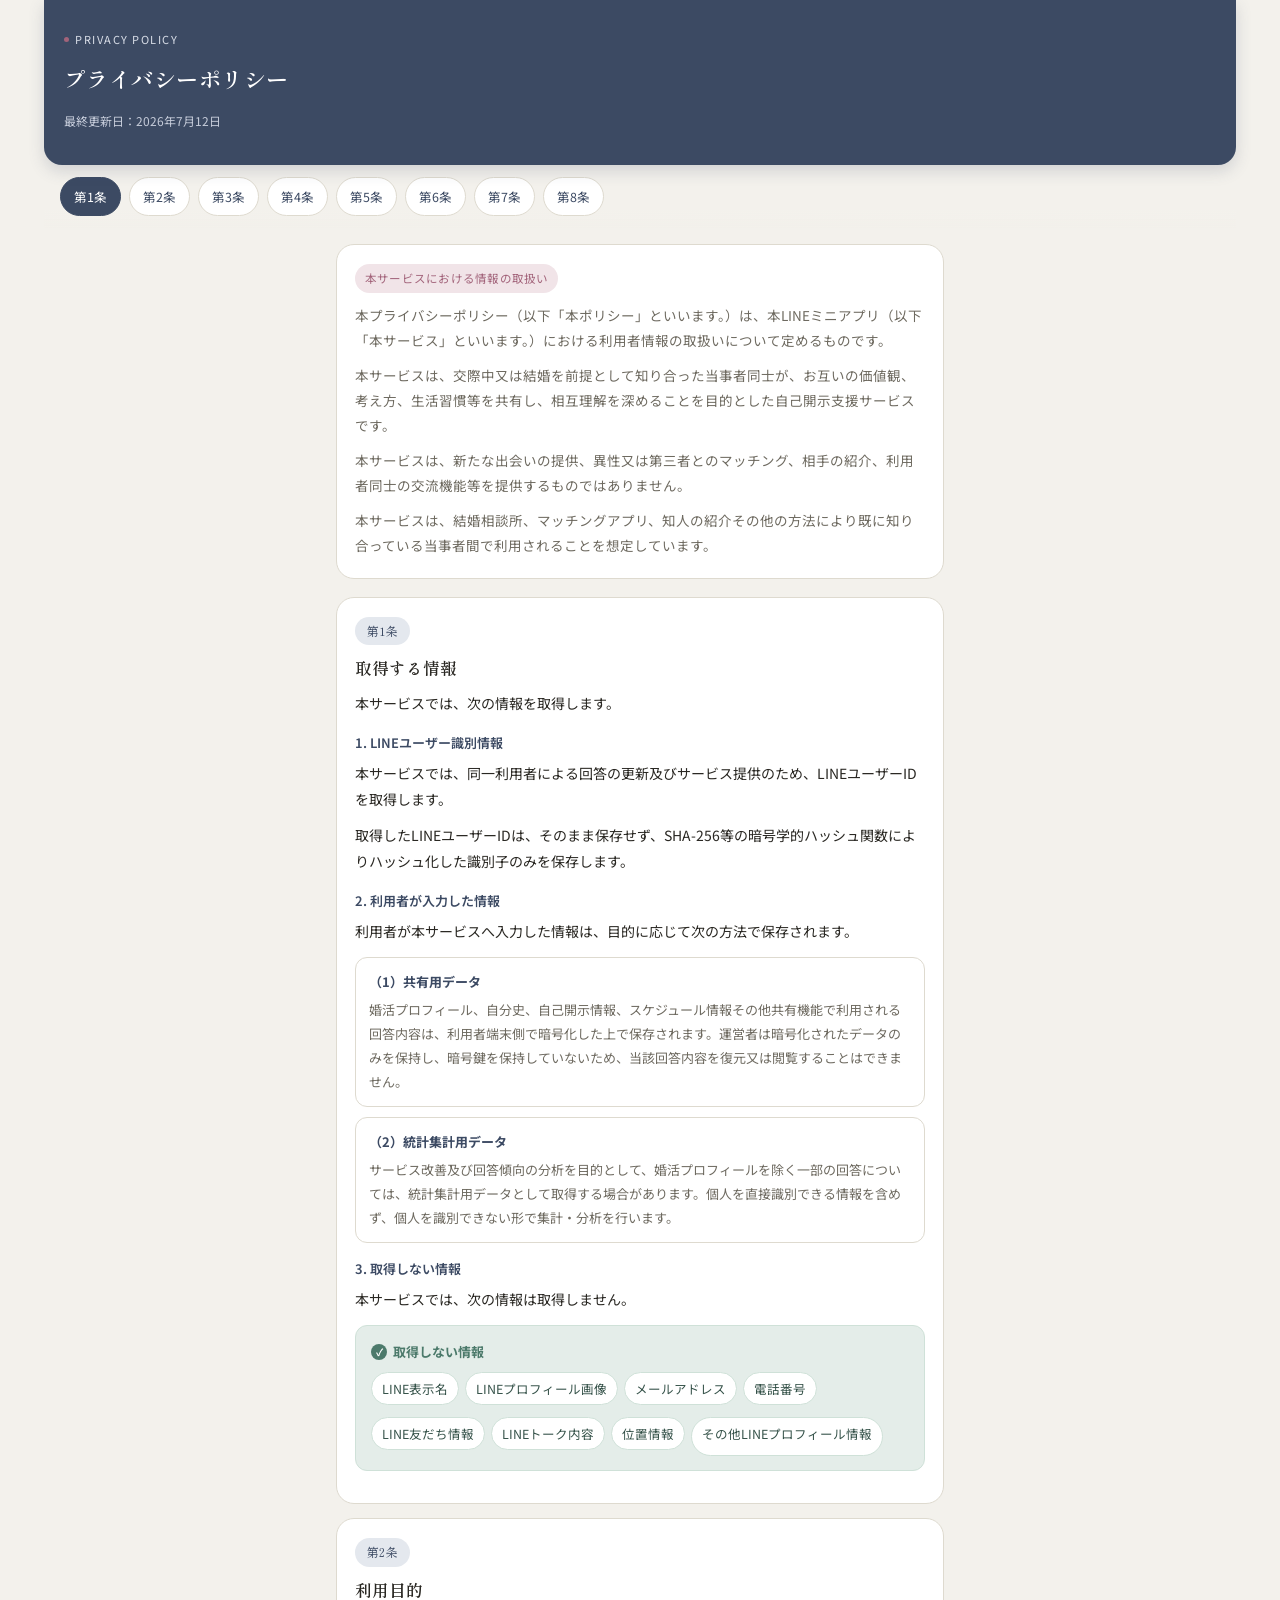
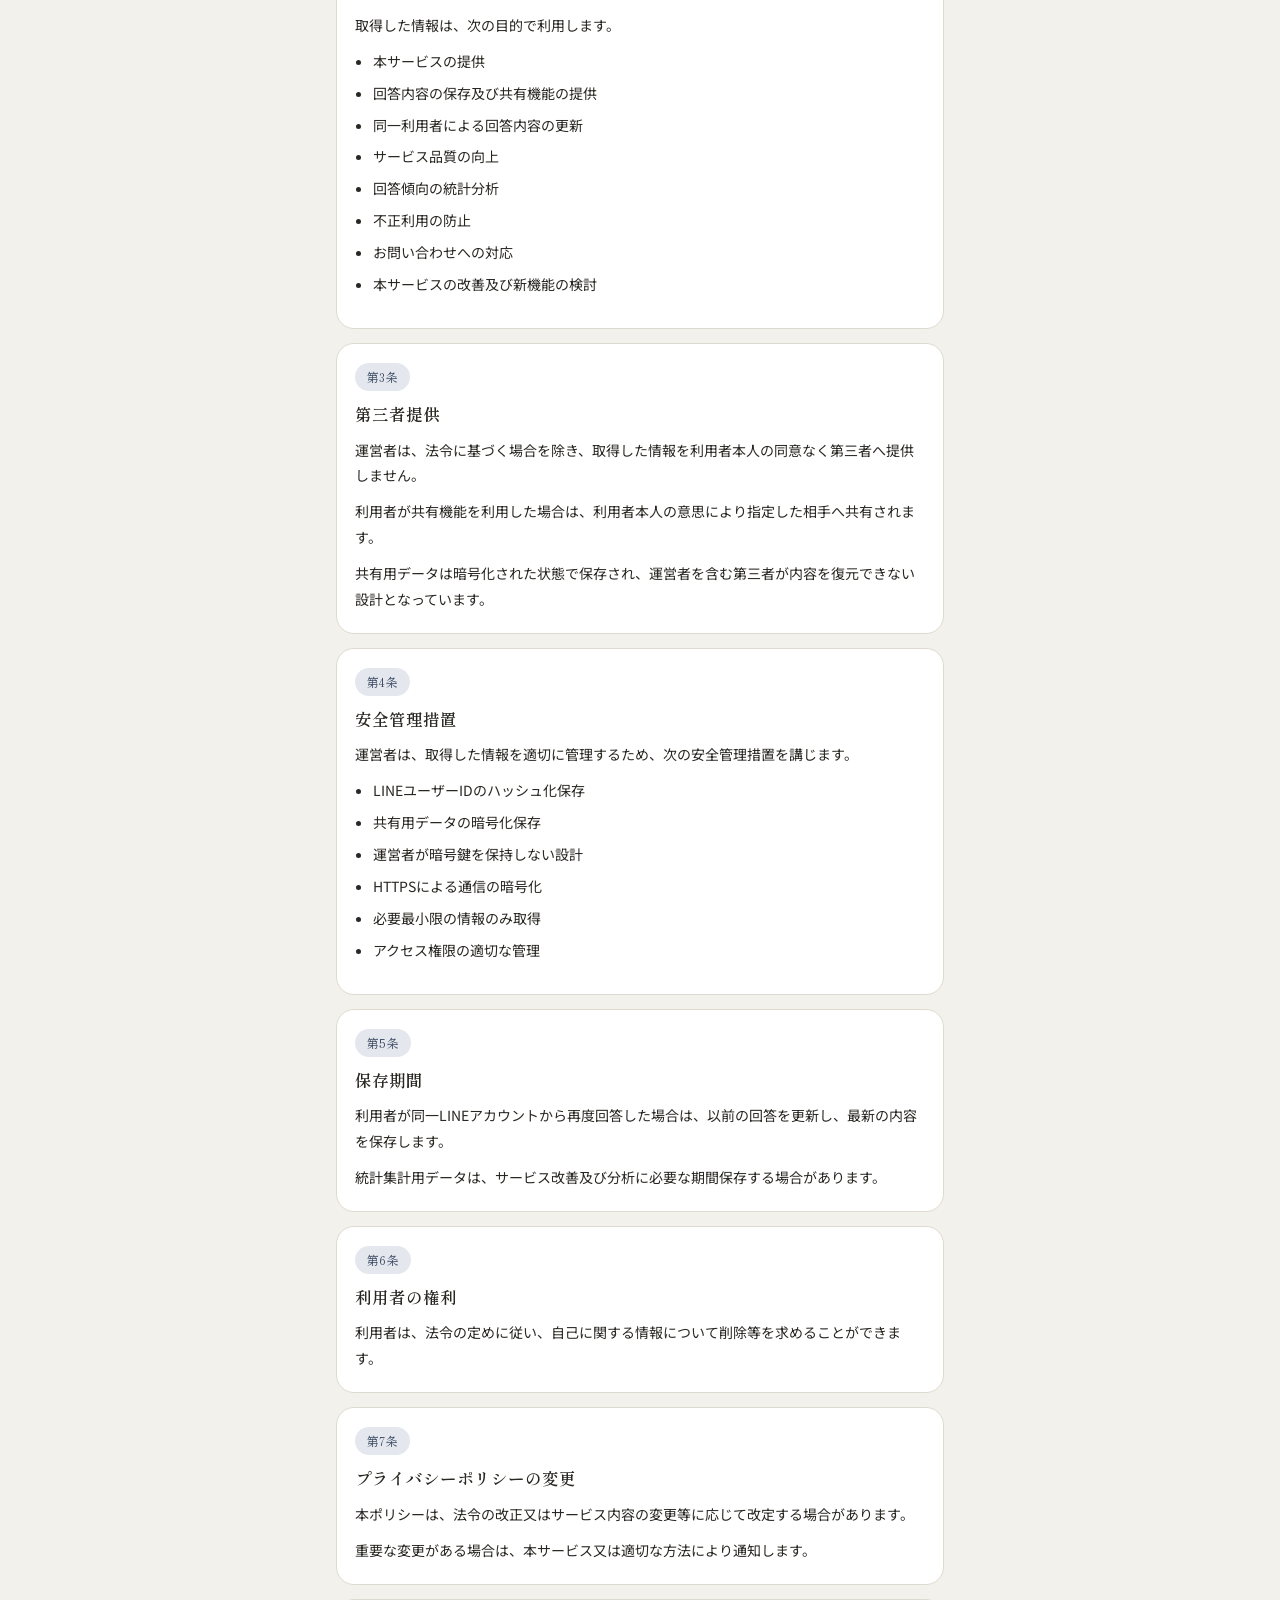
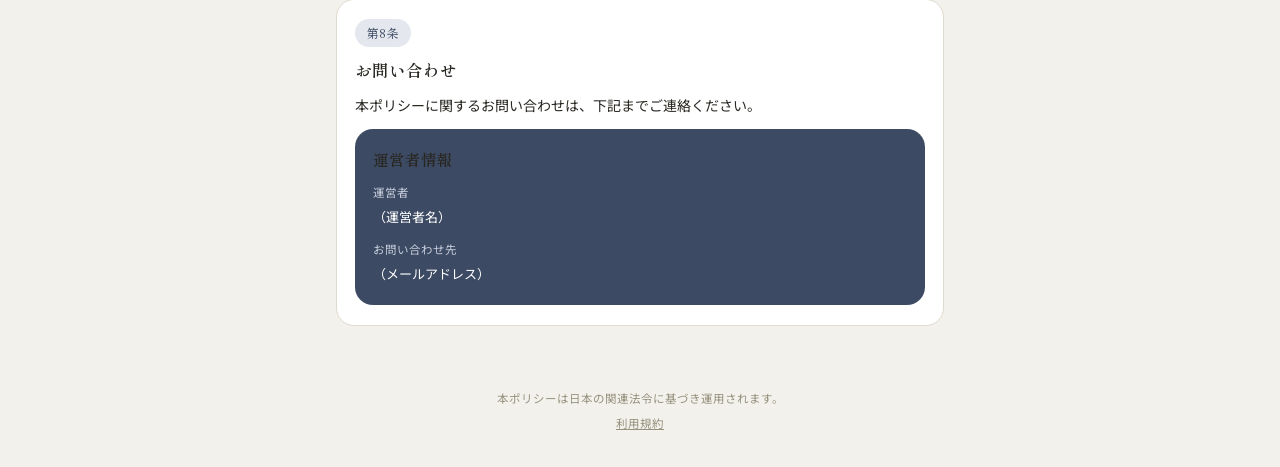
==== privacy.html @ b41b6b2f "Add files via upload" ====
<!DOCTYPE html>
<html lang="ja">
<head>
<meta charset="UTF-8">
<meta name="viewport" content="width=device-width, initial-scale=1, viewport-fit=cover">
<title>プライバシーポリシー</title>
<link rel="preconnect" href="https://fonts.googleapis.com">
<link rel="preconnect" href="https://fonts.gstatic.com" crossorigin>
<link href="https://fonts.googleapis.com/css2?family=Shippori+Mincho:wght@500;600;700&family=Noto+Sans+JP:wght@400;500;700&display=swap" rel="stylesheet">
<link rel="stylesheet" href="style.css">
</head>
<body>

<header class="app-header">
  <div class="app-header__eyebrow">Privacy Policy</div>
  <h1>プライバシーポリシー</h1>
  <p class="app-header__updated">最終更新日：2026年7月12日</p>
</header>

<nav class="toc-nav" id="tocNav" aria-label="目次">
  <a href="#c1">第1条</a>
  <a href="#c2">第2条</a>
  <a href="#c3">第3条</a>
  <a href="#c4">第4条</a>
  <a href="#c5">第5条</a>
  <a href="#c6">第6条</a>
  <a href="#c7">第7条</a>
  <a href="#c8">第8条</a>
</nav>

<main>

  <section class="lead-card">
    <span class="lead-card__service">本サービスにおける情報の取扱い</span>
    <p>本プライバシーポリシー（以下「本ポリシー」といいます。）は、本LINEミニアプリ（以下「本サービス」といいます。）における利用者情報の取扱いについて定めるものです。</p>
    <p>本サービスは、交際中又は結婚を前提として知り合った当事者同士が、お互いの価値観、考え方、生活習慣等を共有し、相互理解を深めることを目的とした自己開示支援サービスです。</p>
    <p>本サービスは、新たな出会いの提供、異性又は第三者とのマッチング、相手の紹介、利用者同士の交流機能等を提供するものではありません。</p>
    <p>本サービスは、結婚相談所、マッチングアプリ、知人の紹介その他の方法により既に知り合っている当事者間で利用されることを想定しています。</p>
  </section>

  <article class="clause" id="c1">
    <span class="clause__number">第1条</span>
    <h2>取得する情報</h2>
    <p>本サービスでは、次の情報を取得します。</p>

    <div class="clause__sub">1. LINEユーザー識別情報</div>
    <p>本サービスでは、同一利用者による回答の更新及びサービス提供のため、LINEユーザーIDを取得します。</p>
    <p>取得したLINEユーザーIDは、そのまま保存せず、SHA-256等の暗号学的ハッシュ関数によりハッシュ化した識別子のみを保存します。</p>

    <div class="clause__sub">2. 利用者が入力した情報</div>
    <p>利用者が本サービスへ入力した情報は、目的に応じて次の方法で保存されます。</p>

    <div class="data-flow">
      <div class="data-flow__item">
        <h3>（1）共有用データ</h3>
        <p>婚活プロフィール、自分史、自己開示情報、スケジュール情報その他共有機能で利用される回答内容は、利用者端末側で暗号化した上で保存されます。運営者は暗号化されたデータのみを保持し、暗号鍵を保持していないため、当該回答内容を復元又は閲覧することはできません。</p>
      </div>
      <div class="data-flow__item">
        <h3>（2）統計集計用データ</h3>
        <p>サービス改善及び回答傾向の分析を目的として、婚活プロフィールを除く一部の回答については、統計集計用データとして取得する場合があります。個人を直接識別できる情報を含めず、個人を識別できない形で集計・分析を行います。</p>
      </div>
    </div>

    <div class="clause__sub">3. 取得しない情報</div>
    <p>本サービスでは、次の情報は取得しません。</p>
    <div class="safe-box">
      <div class="safe-box__title">取得しない情報</div>
      <ul>
        <li>LINE表示名</li>
        <li>LINEプロフィール画像</li>
        <li>メールアドレス</li>
        <li>電話番号</li>
        <li>LINE友だち情報</li>
        <li>LINEトーク内容</li>
        <li>位置情報</li>
        <li>その他LINEプロフィール情報</li>
      </ul>
    </div>
  </article>

  <article class="clause" id="c2">
    <span class="clause__number">第2条</span>
    <h2>利用目的</h2>
    <p>取得した情報は、次の目的で利用します。</p>
    <ul>
      <li>本サービスの提供</li>
      <li>回答内容の保存及び共有機能の提供</li>
      <li>同一利用者による回答内容の更新</li>
      <li>サービス品質の向上</li>
      <li>回答傾向の統計分析</li>
      <li>不正利用の防止</li>
      <li>お問い合わせへの対応</li>
      <li>本サービスの改善及び新機能の検討</li>
    </ul>
  </article>

  <article class="clause" id="c3">
    <span class="clause__number">第3条</span>
    <h2>第三者提供</h2>
    <p>運営者は、法令に基づく場合を除き、取得した情報を利用者本人の同意なく第三者へ提供しません。</p>
    <p>利用者が共有機能を利用した場合は、利用者本人の意思により指定した相手へ共有されます。</p>
    <p>共有用データは暗号化された状態で保存され、運営者を含む第三者が内容を復元できない設計となっています。</p>
  </article>

  <article class="clause" id="c4">
    <span class="clause__number">第4条</span>
    <h2>安全管理措置</h2>
    <p>運営者は、取得した情報を適切に管理するため、次の安全管理措置を講じます。</p>
    <ul>
      <li>LINEユーザーIDのハッシュ化保存</li>
      <li>共有用データの暗号化保存</li>
      <li>運営者が暗号鍵を保持しない設計</li>
      <li>HTTPSによる通信の暗号化</li>
      <li>必要最小限の情報のみ取得</li>
      <li>アクセス権限の適切な管理</li>
    </ul>
  </article>

  <article class="clause" id="c5">
    <span class="clause__number">第5条</span>
    <h2>保存期間</h2>
    <p>利用者が同一LINEアカウントから再度回答した場合は、以前の回答を更新し、最新の内容を保存します。</p>
    <p>統計集計用データは、サービス改善及び分析に必要な期間保存する場合があります。</p>
  </article>

  <article class="clause" id="c6">
    <span class="clause__number">第6条</span>
    <h2>利用者の権利</h2>
    <p>利用者は、法令の定めに従い、自己に関する情報について削除等を求めることができます。</p>
  </article>

  <article class="clause" id="c7">
    <span class="clause__number">第7条</span>
    <h2>プライバシーポリシーの変更</h2>
    <p>本ポリシーは、法令の改正又はサービス内容の変更等に応じて改定する場合があります。</p>
    <p>重要な変更がある場合は、本サービス又は適切な方法により通知します。</p>
  </article>

  <article class="clause" id="c8">
    <span class="clause__number">第8条</span>
    <h2>お問い合わせ</h2>
    <p>本ポリシーに関するお問い合わせは、下記までご連絡ください。</p>
    <div class="contact-card">
      <h2>運営者情報</h2>
      <dl>
        <dt>運営者</dt>
        <dd>（運営者名）</dd>
        <dt>お問い合わせ先</dt>
        <dd>（メールアドレス）</dd>
      </dl>
    </div>
  </article>

</main>

<footer class="page-footer">
  <p>本ポリシーは日本の関連法令に基づき運用されます。</p>
  <p><a href="terms.html">利用規約</a></p>
</footer>

<script>
  // 目次チップのアクティブ状態をスクロール位置に応じて切り替える
  (function () {
    var links = Array.prototype.slice.call(document.querySelectorAll('#tocNav a'));
    var sections = links.map(function (a) {
      return document.querySelector(a.getAttribute('href'));
    });

    function setActive() {
      var pos = window.scrollY + 110;
      var activeIndex = 0;
      sections.forEach(function (sec, i) {
        if (sec && sec.offsetTop <= pos) activeIndex = i;
      });
      links.forEach(function (a, i) {
        a.classList.toggle('is-active', i === activeIndex);
      });
      var activeLink = links[activeIndex];
      if (activeLink) {
        activeLink.scrollIntoView({ behavior: 'smooth', inline: 'center', block: 'nearest' });
      }
    }

    window.addEventListener('scroll', setActive, { passive: true });
    setActive();
  })();
</script>

</body>
</html>
---- style.css ----
/* =========================================================
   利用規約 / プライバシーポリシー 共通スタイル
   LINEミニアプリ（スマートフォン表示）向け
   ========================================================= */

:root {
  --color-bg: #F3F1EC;
  --color-surface: #FFFFFF;
  --color-surface-soft: #ECEAE3;
  --color-border: #DEDACF;

  --color-text: #292722;
  --color-text-muted: #6E6A60;
  --color-text-faint: #97927F;

  --color-primary: #3C4A63;      /* 深い藍 : 信頼感 */
  --color-primary-soft: #E4E8EE;
  --color-primary-line: #C7CEDB;

  --color-accent: #A2637A;       /* くすみローズ : 二人の関係性を示す差し色 */
  --color-accent-soft: #F1E4E8;

  --color-safe: #4C7A6B;         /* 「取得しない情報」等の安心表示に使う緑 */
  --color-safe-soft: #E4EDE9;

  --font-display: "Shippori Mincho", "Hiragino Mincho ProN", serif;
  --font-body: "Noto Sans JP", "Hiragino Kaku Gothic ProN", sans-serif;

  --radius-l: 18px;
  --radius-m: 12px;
  --radius-s: 8px;

  --line-safe-bottom: 34px;
}

* { box-sizing: border-box; }

html {
  -webkit-text-size-adjust: 100%;
}

body {
  margin: 0;
  background: var(--color-bg);
  color: var(--color-text);
  font-family: var(--font-body);
  font-size: 15px;
  line-height: 1.85;
  -webkit-font-smoothing: antialiased;
  padding-bottom: var(--line-safe-bottom); /* LINEミニアプリ ノーマルモード セーフエリア */
}

/* ランドスケープモード セーフエリア */
@media (orientation: landscape) {
  body {
    padding-left: 44px;
    padding-right: 44px;
    padding-bottom: 21px;
  }
}

img { max-width: 100%; display: block; }

a { color: var(--color-primary); }

/* ---------- ヘッダー ---------- */

.app-header {
  position: sticky;
  top: 0;
  z-index: 20;
  background: var(--color-primary);
  color: #fff;
  padding: 22px 20px 20px;
  border-bottom-left-radius: var(--radius-l);
  border-bottom-right-radius: var(--radius-l);
  box-shadow: 0 6px 16px rgba(60, 74, 99, 0.18);
}

.app-header__eyebrow {
  display: inline-flex;
  align-items: center;
  gap: 6px;
  font-size: 11px;
  letter-spacing: 0.14em;
  color: #D9DEE8;
  text-transform: uppercase;
  margin-bottom: 8px;
}

.app-header__eyebrow::before {
  content: "";
  width: 5px;
  height: 5px;
  border-radius: 50%;
  background: var(--color-accent);
  display: inline-block;
}

.app-header h1 {
  font-family: var(--font-display);
  font-weight: 600;
  font-size: 22px;
  margin: 0 0 6px;
  letter-spacing: 0.02em;
}

.app-header__updated {
  font-size: 12px;
  color: #C6CCDA;
}

/* ---------- 目次（チップナビ） ---------- */

.toc-nav {
  position: sticky;
  top: 0;
  z-index: 19;
  display: flex;
  gap: 8px;
  overflow-x: auto;
  padding: 12px 16px;
  background: linear-gradient(to bottom, var(--color-bg) 70%, rgba(243,241,236,0));
  -webkit-overflow-scrolling: touch;
  scrollbar-width: none;
}
.toc-nav::-webkit-scrollbar { display: none; }

.toc-nav a {
  flex: 0 0 auto;
  font-size: 12.5px;
  color: var(--color-primary);
  background: var(--color-surface);
  border: 1px solid var(--color-border);
  padding: 7px 13px;
  border-radius: 999px;
  text-decoration: none;
  white-space: nowrap;
  transition: background 0.15s ease, color 0.15s ease, border-color 0.15s ease;
}

.toc-nav a.is-active {
  background: var(--color-primary);
  border-color: var(--color-primary);
  color: #fff;
}

/* ---------- 本文コンテナ ---------- */

main {
  padding: 4px 16px 28px;
  max-width: 640px;
  margin: 0 auto;
}

.lead-card {
  background: var(--color-surface);
  border: 1px solid var(--color-border);
  border-radius: var(--radius-l);
  padding: 18px 18px 20px;
  margin: 12px 0 18px;
}

.lead-card p {
  margin: 0 0 10px;
  color: var(--color-text-muted);
  font-size: 13.5px;
}
.lead-card p:last-child { margin-bottom: 0; }

.lead-card__service {
  display: inline-block;
  font-size: 11.5px;
  color: var(--color-accent);
  background: var(--color-accent-soft);
  border-radius: 999px;
  padding: 4px 10px;
  margin-bottom: 10px;
  letter-spacing: 0.02em;
}

/* ---------- 条文カード ---------- */

.clause {
  background: var(--color-surface);
  border: 1px solid var(--color-border);
  border-radius: var(--radius-l);
  padding: 18px 18px 20px;
  margin-bottom: 14px;
  scroll-margin-top: 96px;
}

.clause__number {
  font-family: var(--font-display);
  font-size: 12px;
  color: var(--color-primary);
  background: var(--color-primary-soft);
  border-radius: 999px;
  display: inline-block;
  padding: 3px 12px;
  margin-bottom: 10px;
  letter-spacing: 0.04em;
}

.clause h2 {
  font-family: var(--font-display);
  font-size: 16.5px;
  font-weight: 600;
  margin: 0 0 10px;
  color: var(--color-text);
  line-height: 1.6;
}

.clause p {
  margin: 0 0 10px;
  font-size: 14px;
}
.clause p:last-child { margin-bottom: 0; }

.clause ul, .clause ol {
  margin: 0 0 10px;
  padding-left: 1.3em;
  font-size: 14px;
}
.clause li { margin-bottom: 6px; }
.clause li:last-child { margin-bottom: 0; }

.clause__sub {
  font-size: 13px;
  font-weight: 600;
  color: var(--color-primary);
  margin: 14px 0 6px;
}

/* ---------- 強調ボックス（禁止事項・注意など） ---------- */

.notice-box {
  background: var(--color-accent-soft);
  border-left: 3px solid var(--color-accent);
  border-radius: var(--radius-s);
  padding: 12px 14px;
  margin: 12px 0;
  font-size: 13.5px;
}

/* ---------- 安心ボックス（取得しない情報 等） ---------- */

.safe-box {
  background: var(--color-safe-soft);
  border: 1px solid #CFE1D8;
  border-radius: var(--radius-m);
  padding: 14px 15px;
  margin: 12px 0;
}

.safe-box__title {
  display: flex;
  align-items: center;
  gap: 6px;
  font-size: 13px;
  font-weight: 700;
  color: var(--color-safe);
  margin-bottom: 8px;
}

.safe-box__title::before {
  content: "✓";
  display: inline-flex;
  align-items: center;
  justify-content: center;
  width: 16px;
  height: 16px;
  font-size: 10px;
  color: #fff;
  background: var(--color-safe);
  border-radius: 50%;
}

.safe-box ul {
  margin: 0;
  padding-left: 0;
  list-style: none;
  display: flex;
  flex-wrap: wrap;
  gap: 6px;
}

.safe-box li {
  font-size: 12.5px;
  color: #355249;
  background: #fff;
  border: 1px solid #CFE1D8;
  border-radius: 999px;
  padding: 4px 10px;
}

/* ---------- データの扱い方カード(取得情報の内訳) ---------- */

.data-flow {
  display: flex;
  flex-direction: column;
  gap: 10px;
  margin: 12px 0;
}

.data-flow__item {
  border: 1px solid var(--color-border);
  border-radius: var(--radius-m);
  padding: 12px 13px;
}

.data-flow__item h3 {
  font-size: 13px;
  margin: 0 0 4px;
  color: var(--color-primary);
}

.data-flow__item p {
  font-size: 13px;
  margin: 0;
  color: var(--color-text-muted);
}

/* ---------- お問い合わせ ---------- */

.contact-card {
  background: var(--color-primary);
  color: #fff;
  border-radius: var(--radius-l);
  padding: 18px;
  margin-top: 6px;
}

.contact-card h2 {
  font-family: var(--font-display);
  font-size: 15.5px;
  margin: 0 0 10px;
}

.contact-card dl {
  margin: 0;
  font-size: 13px;
}

.contact-card dt {
  color: #C6CCDA;
  font-size: 11.5px;
  margin-top: 10px;
}
.contact-card dt:first-child { margin-top: 0; }

.contact-card dd {
  margin: 2px 0 0;
}

/* ---------- フッター ---------- */

.page-footer {
  max-width: 640px;
  margin: 20px auto 0;
  padding: 0 16px 8px;
  text-align: center;
}

.page-footer p {
  font-size: 11.5px;
  color: var(--color-text-faint);
  margin: 4px 0;
}

.page-footer a {
  color: var(--color-text-faint);
  text-decoration: underline;
}

/* ---------- クロスリンク（規約⇔ポリシー） ---------- */

.cross-link {
  display: block;
  text-align: center;
  font-size: 13px;
  color: var(--color-primary);
  background: var(--color-surface);
  border: 1px solid var(--color-border);
  border-radius: var(--radius-m);
  padding: 12px;
  margin: 18px 0 8px;
  text-decoration: none;
}

.cross-link span {
  color: var(--color-text-faint);
  font-size: 11.5px;
  display: block;
  margin-top: 2px;
}

@media (prefers-reduced-motion: reduce) {
  * { transition: none !important; scroll-behavior: auto !important; }
}
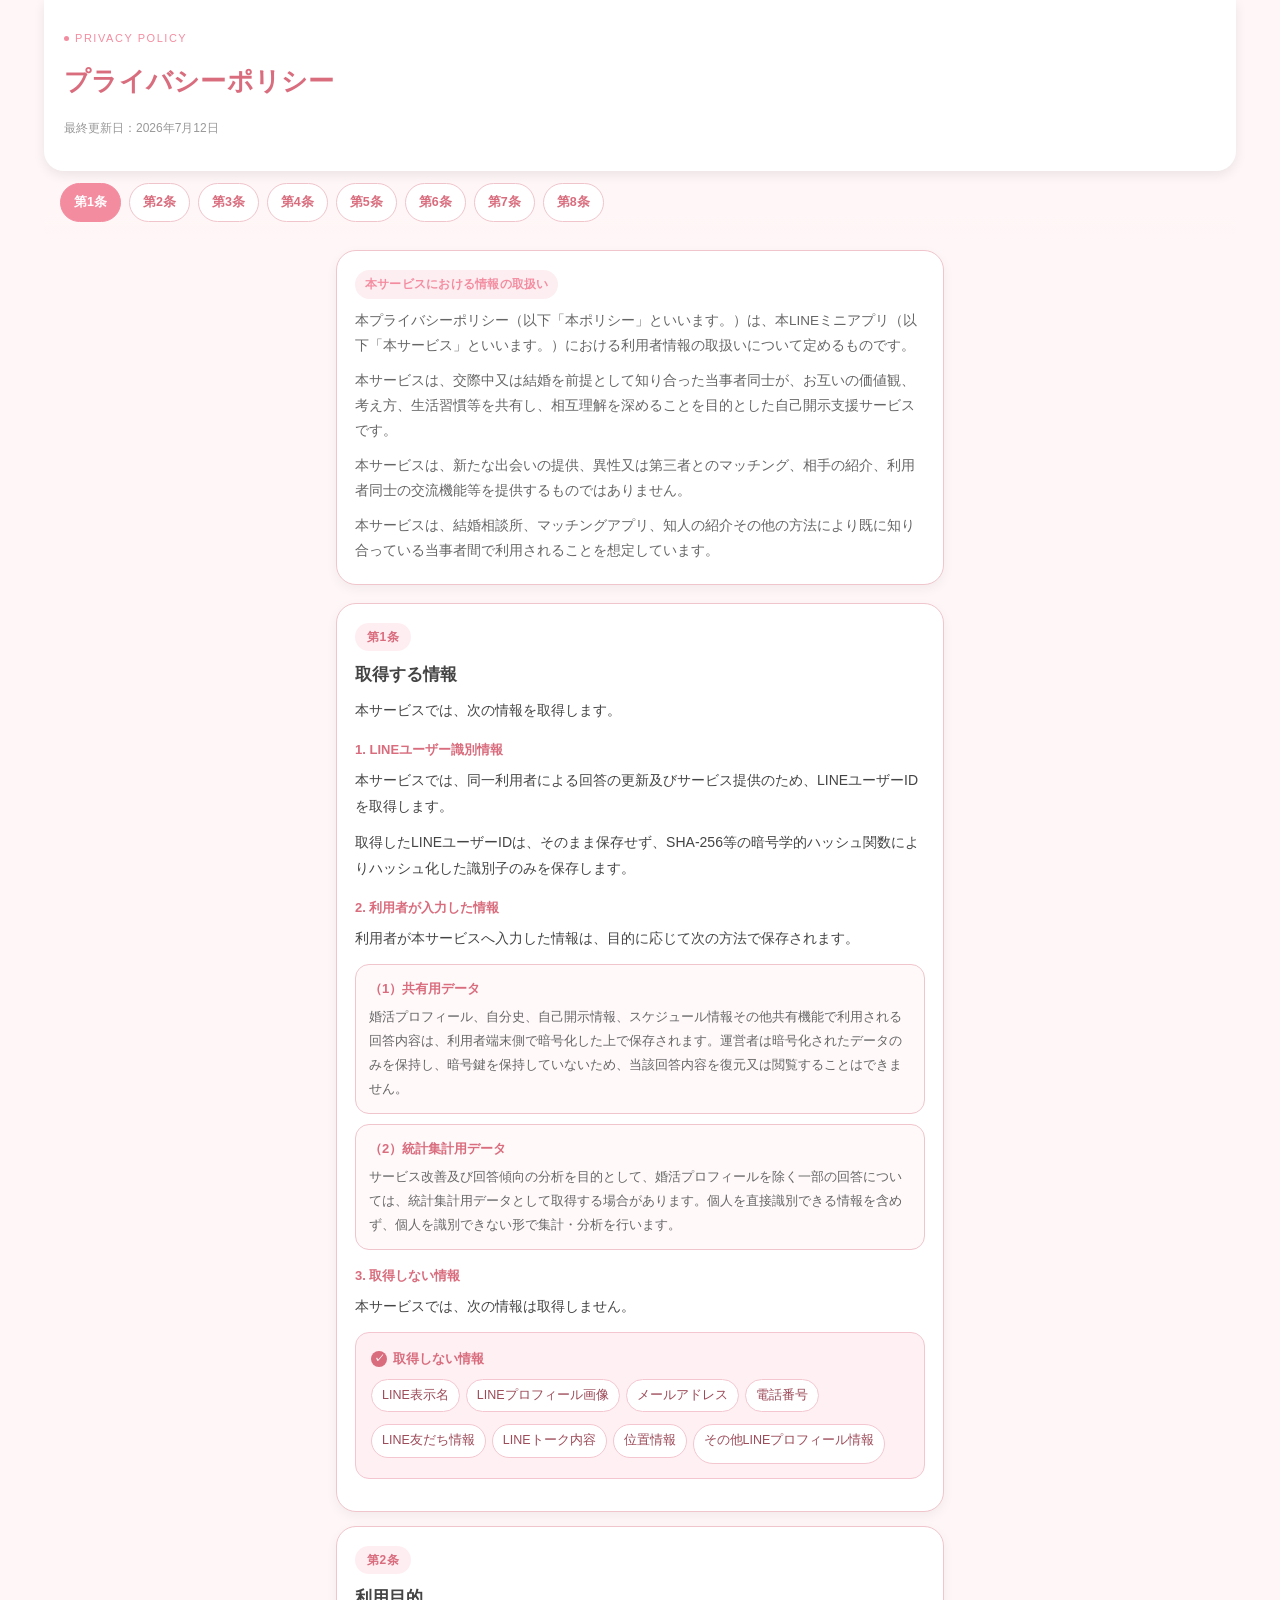
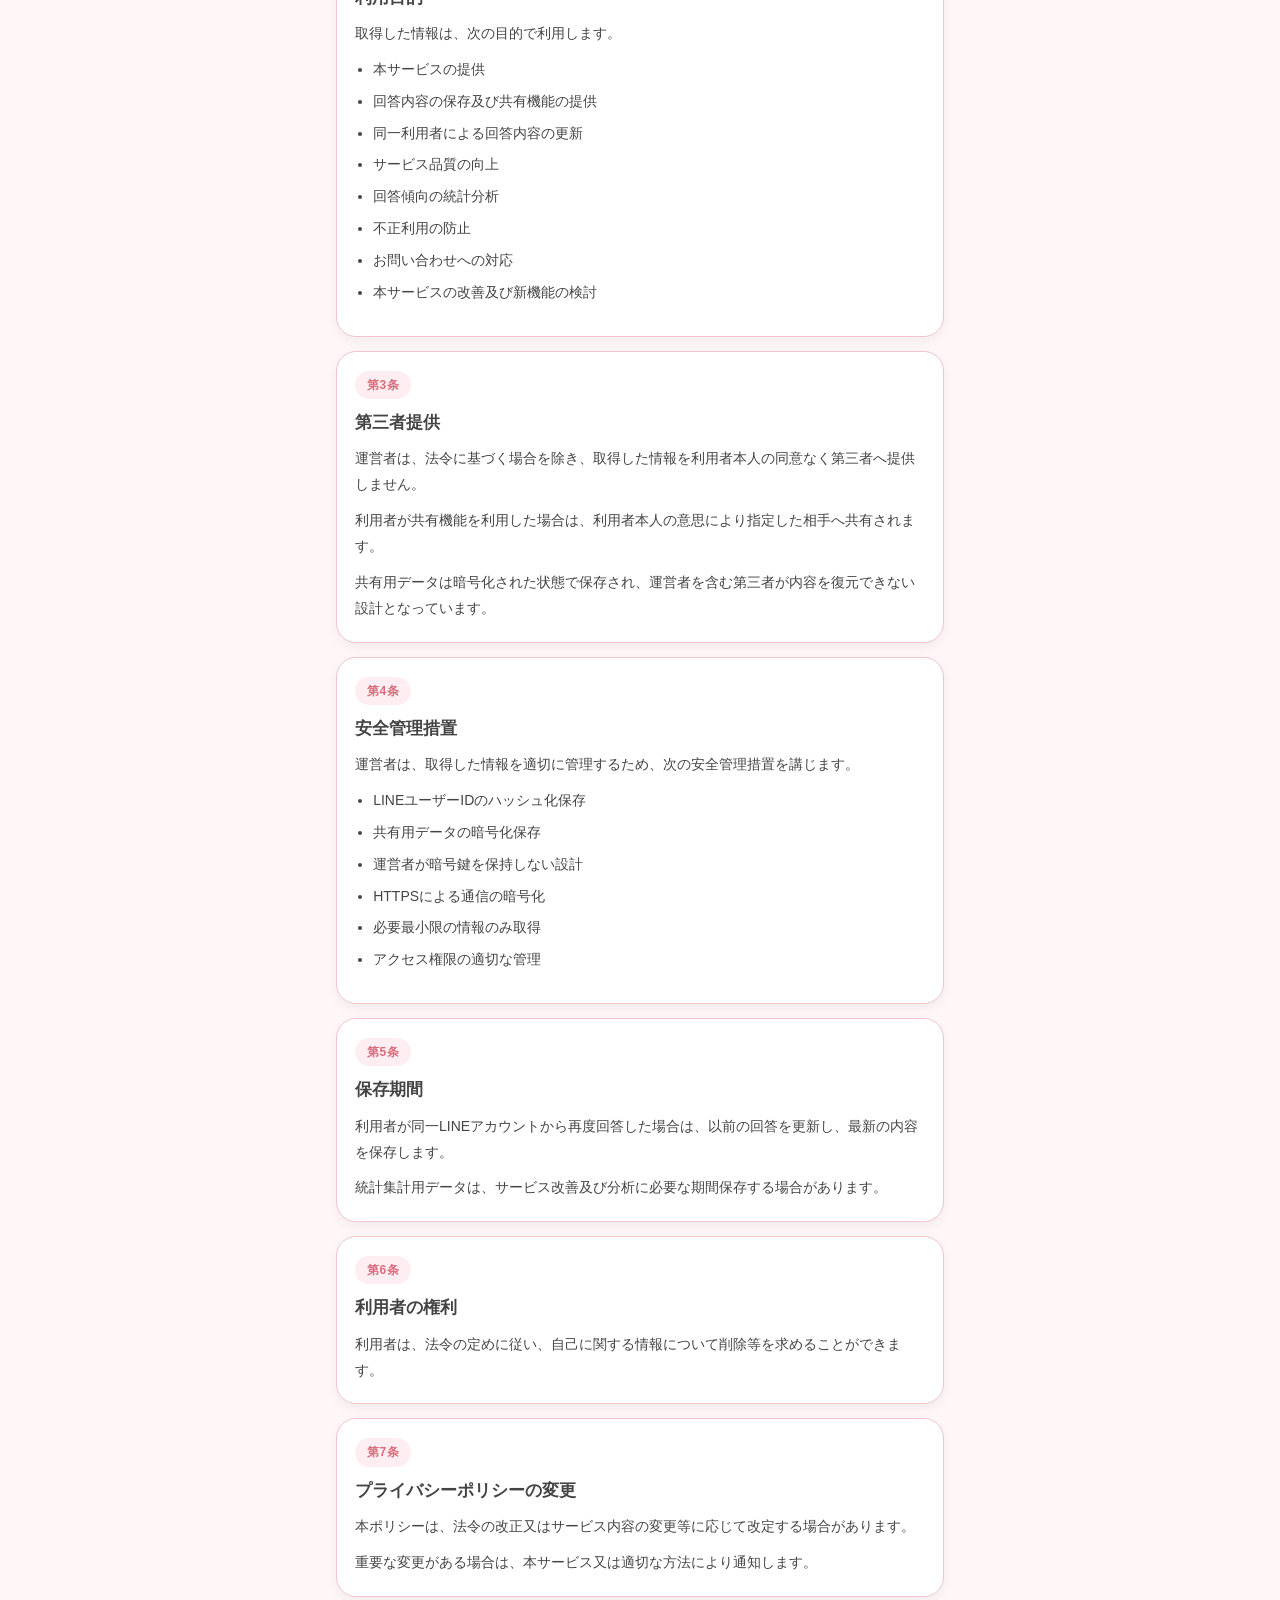
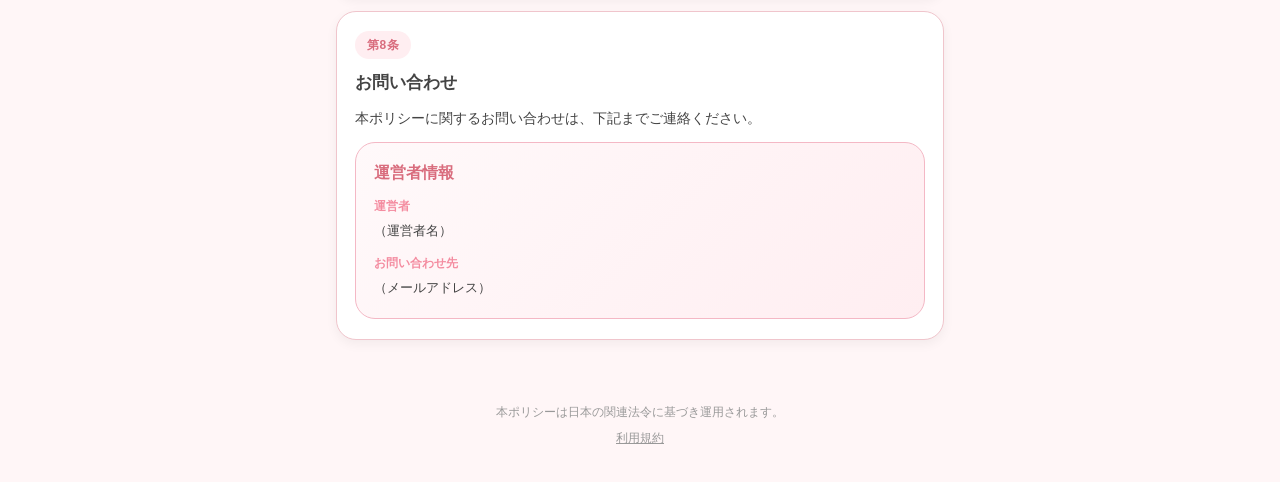
==== commit 9e7277ad: "Add files via upload" ====
--- a/privacy.html
+++ b/privacy.html
@@ -4,9 +4,6 @@
 <meta charset="UTF-8">
 <meta name="viewport" content="width=device-width, initial-scale=1, viewport-fit=cover">
 <title>プライバシーポリシー</title>
-<link rel="preconnect" href="https://fonts.googleapis.com">
-<link rel="preconnect" href="https://fonts.gstatic.com" crossorigin>
-<link href="https://fonts.googleapis.com/css2?family=Shippori+Mincho:wght@500;600;700&family=Noto+Sans+JP:wght@400;500;700&display=swap" rel="stylesheet">
 <link rel="stylesheet" href="style.css">
 </head>
 <body>
--- a/style.css
+++ b/style.css
@@ -1,34 +1,40 @@
 /* =========================================================
    利用規約 / プライバシーポリシー 共通スタイル
    LINEミニアプリ（スマートフォン表示）向け
+   ブランドカラー：アプリ本体の style.css に準拠したピンク系
    ========================================================= */
 
 :root {
-  --color-bg: #F3F1EC;
-  --color-surface: #FFFFFF;
-  --color-surface-soft: #ECEAE3;
-  --color-border: #DEDACF;
-
-  --color-text: #292722;
-  --color-text-muted: #6E6A60;
-  --color-text-faint: #97927F;
-
-  --color-primary: #3C4A63;      /* 深い藍 : 信頼感 */
-  --color-primary-soft: #E4E8EE;
-  --color-primary-line: #C7CEDB;
-
-  --color-accent: #A2637A;       /* くすみローズ : 二人の関係性を示す差し色 */
-  --color-accent-soft: #F1E4E8;
-
-  --color-safe: #4C7A6B;         /* 「取得しない情報」等の安心表示に使う緑 */
-  --color-safe-soft: #E4EDE9;
-
-  --font-display: "Shippori Mincho", "Hiragino Mincho ProN", serif;
-  --font-body: "Noto Sans JP", "Hiragino Kaku Gothic ProN", sans-serif;
-
-  --radius-l: 18px;
-  --radius-m: 12px;
-  --radius-s: 8px;
+  --color-bg: #fff6f7;
+  --color-surface: #ffffff;
+  --color-surface-soft: #fff9fa;
+  --color-border: #f0c5cc;
+
+  --color-text: #444444;
+  --color-text-muted: #666666;
+  --color-text-faint: #999999;
+
+  --color-primary: #d96c7d;      /* 見出し・チップ等のメインピンク */
+  --color-primary-soft: #ffeef1;
+  --color-primary-line: #f4b8c5;
+
+  --color-accent: #f48ca0;       /* ボタン・強調に使うピンク */
+  --color-accent-soft: #fdeef1;
+
+  --color-check: #d96c7d;        /* 「取得しない情報」等の安心表示（旧：緑→ピンクに変更） */
+  --color-check-soft: #fff0f3;
+  --color-check-line: #f4c7d0;
+
+  --font-body:
+    -apple-system,
+    BlinkMacSystemFont,
+    "Hiragino Sans",
+    "Yu Gothic",
+    sans-serif;
+
+  --radius-l: 20px;
+  --radius-m: 14px;
+  --radius-s: 10px;
 
   --line-safe-bottom: 34px;
 }
@@ -69,12 +75,12 @@
   position: sticky;
   top: 0;
   z-index: 20;
-  background: var(--color-primary);
-  color: #fff;
+  background: var(--color-surface);
+  color: var(--color-text);
   padding: 22px 20px 20px;
   border-bottom-left-radius: var(--radius-l);
   border-bottom-right-radius: var(--radius-l);
-  box-shadow: 0 6px 16px rgba(60, 74, 99, 0.18);
+  box-shadow: 0 4px 12px rgba(0, 0, 0, 0.08);
 }
 
 .app-header__eyebrow {
@@ -83,7 +89,7 @@
   gap: 6px;
   font-size: 11px;
   letter-spacing: 0.14em;
-  color: #D9DEE8;
+  color: var(--color-accent);
   text-transform: uppercase;
   margin-bottom: 8px;
 }
@@ -98,16 +104,16 @@
 }
 
 .app-header h1 {
-  font-family: var(--font-display);
-  font-weight: 600;
-  font-size: 22px;
+  font-weight: 700;
+  font-size: 26px;
   margin: 0 0 6px;
-  letter-spacing: 0.02em;
+  color: var(--color-primary);
+  letter-spacing: 0.01em;
 }
 
 .app-header__updated {
   font-size: 12px;
-  color: #C6CCDA;
+  color: var(--color-text-faint);
 }
 
 /* ---------- 目次（チップナビ） ---------- */
@@ -120,7 +126,7 @@
   gap: 8px;
   overflow-x: auto;
   padding: 12px 16px;
-  background: linear-gradient(to bottom, var(--color-bg) 70%, rgba(243,241,236,0));
+  background: linear-gradient(to bottom, var(--color-bg) 70%, rgba(255, 246, 247, 0));
   -webkit-overflow-scrolling: touch;
   scrollbar-width: none;
 }
@@ -129,6 +135,7 @@
 .toc-nav a {
   flex: 0 0 auto;
   font-size: 12.5px;
+  font-weight: 600;
   color: var(--color-primary);
   background: var(--color-surface);
   border: 1px solid var(--color-border);
@@ -140,8 +147,8 @@
 }
 
 .toc-nav a.is-active {
-  background: var(--color-primary);
-  border-color: var(--color-primary);
+  background: var(--color-accent);
+  border-color: var(--color-accent);
   color: #fff;
 }
 
@@ -159,6 +166,7 @@
   border-radius: var(--radius-l);
   padding: 18px 18px 20px;
   margin: 12px 0 18px;
+  box-shadow: 0 4px 12px rgba(0, 0, 0, 0.05);
 }
 
 .lead-card p {
@@ -171,6 +179,7 @@
 .lead-card__service {
   display: inline-block;
   font-size: 11.5px;
+  font-weight: 600;
   color: var(--color-accent);
   background: var(--color-accent-soft);
   border-radius: 999px;
@@ -188,11 +197,12 @@
   padding: 18px 18px 20px;
   margin-bottom: 14px;
   scroll-margin-top: 96px;
+  box-shadow: 0 4px 12px rgba(0, 0, 0, 0.05);
 }
 
 .clause__number {
-  font-family: var(--font-display);
   font-size: 12px;
+  font-weight: 700;
   color: var(--color-primary);
   background: var(--color-primary-soft);
   border-radius: 999px;
@@ -203,9 +213,8 @@
 }
 
 .clause h2 {
-  font-family: var(--font-display);
-  font-size: 16.5px;
-  font-weight: 600;
+  font-size: 17px;
+  font-weight: 700;
   margin: 0 0 10px;
   color: var(--color-text);
   line-height: 1.6;
@@ -227,7 +236,7 @@
 
 .clause__sub {
   font-size: 13px;
-  font-weight: 600;
+  font-weight: 700;
   color: var(--color-primary);
   margin: 14px 0 6px;
 }
@@ -243,11 +252,15 @@
   font-size: 13.5px;
 }
 
+.notice-box ul { margin: 0; padding-left: 1.2em; }
+.notice-box li { margin-bottom: 6px; }
+.notice-box li:last-child { margin-bottom: 0; }
+
 /* ---------- 安心ボックス（取得しない情報 等） ---------- */
 
 .safe-box {
-  background: var(--color-safe-soft);
-  border: 1px solid #CFE1D8;
+  background: var(--color-check-soft);
+  border: 1px solid var(--color-check-line);
   border-radius: var(--radius-m);
   padding: 14px 15px;
   margin: 12px 0;
@@ -259,7 +272,7 @@
   gap: 6px;
   font-size: 13px;
   font-weight: 700;
-  color: var(--color-safe);
+  color: var(--color-check);
   margin-bottom: 8px;
 }
 
@@ -272,7 +285,7 @@
   height: 16px;
   font-size: 10px;
   color: #fff;
-  background: var(--color-safe);
+  background: var(--color-check);
   border-radius: 50%;
 }
 
@@ -287,9 +300,9 @@
 
 .safe-box li {
   font-size: 12.5px;
-  color: #355249;
+  color: #9c4a58;
   background: #fff;
-  border: 1px solid #CFE1D8;
+  border: 1px solid var(--color-check-line);
   border-radius: 999px;
   padding: 4px 10px;
 }
@@ -307,6 +320,7 @@
   border: 1px solid var(--color-border);
   border-radius: var(--radius-m);
   padding: 12px 13px;
+  background: var(--color-surface-soft);
 }
 
 .data-flow__item h3 {
@@ -324,17 +338,19 @@
 /* ---------- お問い合わせ ---------- */
 
 .contact-card {
-  background: var(--color-primary);
-  color: #fff;
+  background: linear-gradient(135deg, #fff9fa 0%, #ffeef1 100%);
+  border: 1px solid var(--color-primary-line);
+  color: var(--color-text);
   border-radius: var(--radius-l);
   padding: 18px;
   margin-top: 6px;
 }
 
 .contact-card h2 {
-  font-family: var(--font-display);
   font-size: 15.5px;
+  font-weight: 700;
   margin: 0 0 10px;
+  color: var(--color-primary);
 }
 
 .contact-card dl {
@@ -343,7 +359,8 @@
 }
 
 .contact-card dt {
-  color: #C6CCDA;
+  color: var(--color-accent);
+  font-weight: 600;
   font-size: 11.5px;
   margin-top: 10px;
 }
@@ -379,6 +396,7 @@
   display: block;
   text-align: center;
   font-size: 13px;
+  font-weight: 600;
   color: var(--color-primary);
   background: var(--color-surface);
   border: 1px solid var(--color-border);
@@ -391,6 +409,7 @@
 .cross-link span {
   color: var(--color-text-faint);
   font-size: 11.5px;
+  font-weight: 400;
   display: block;
   margin-top: 2px;
 }
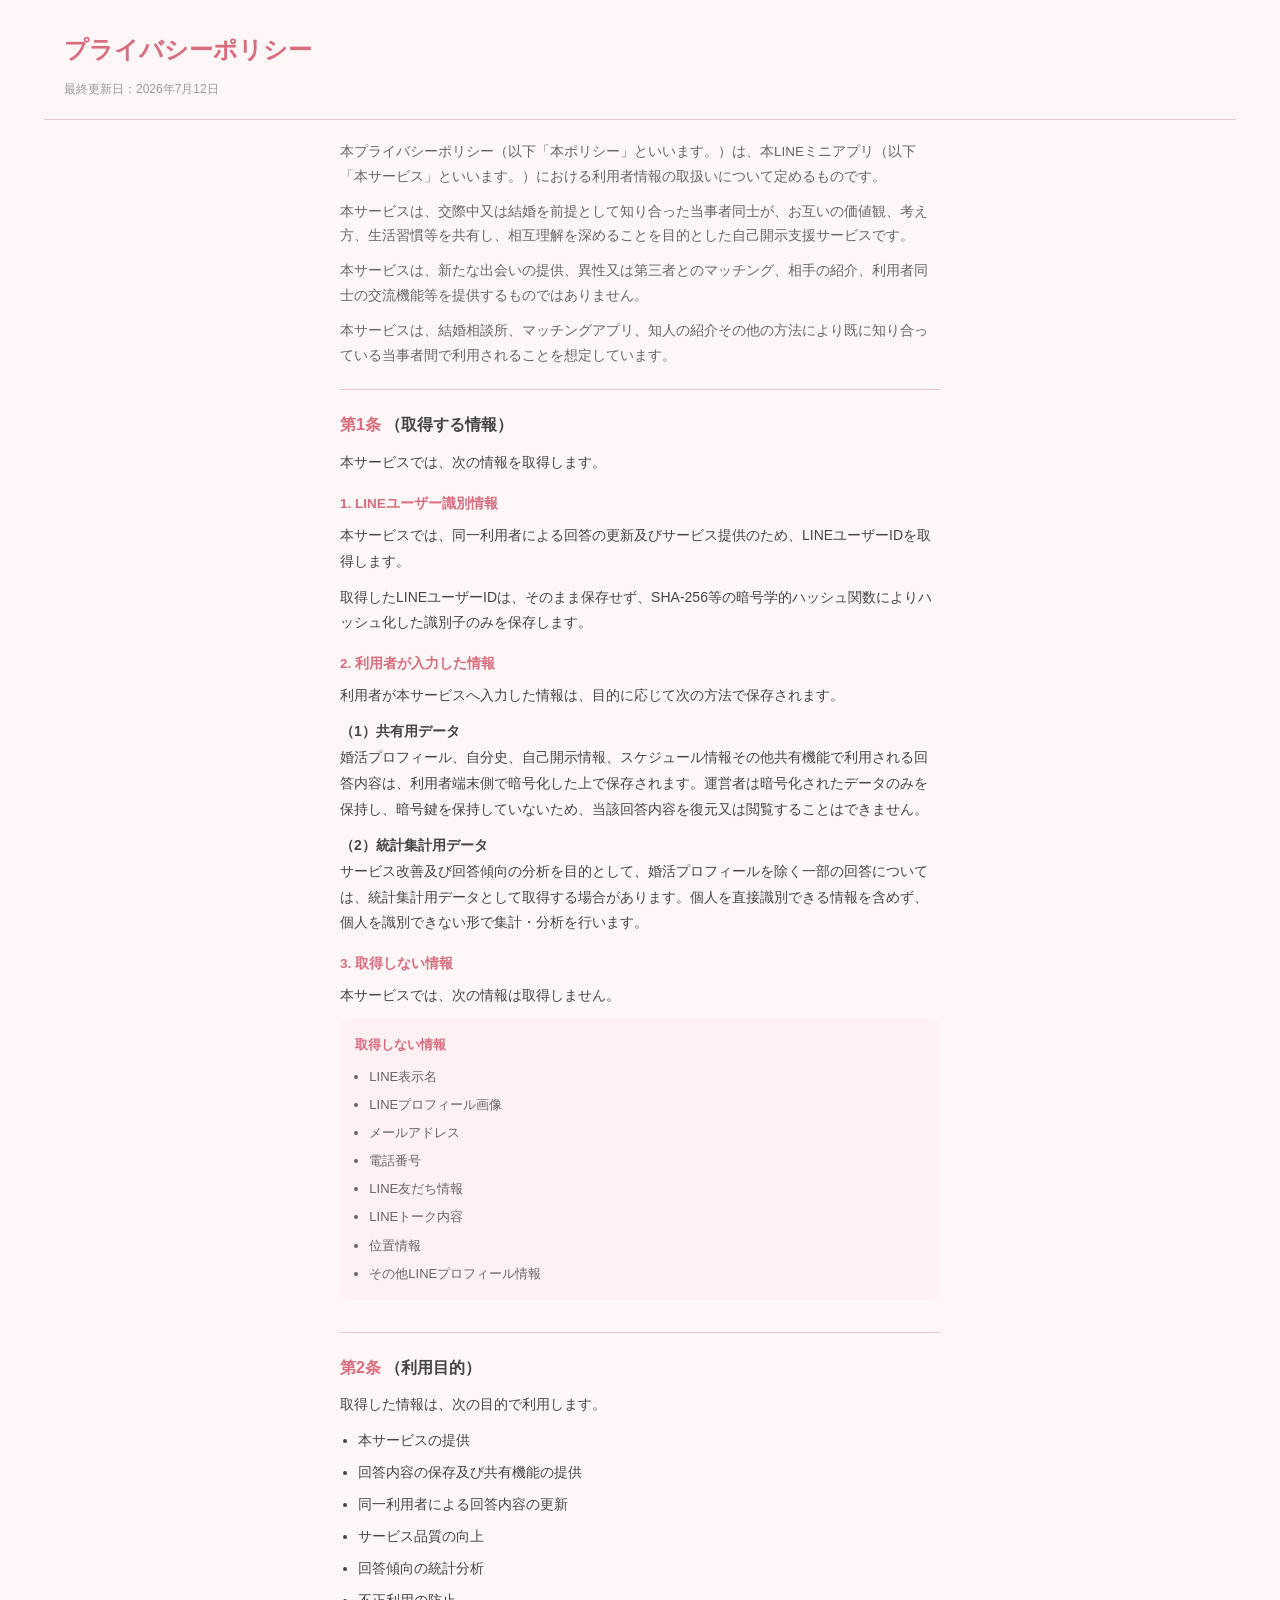
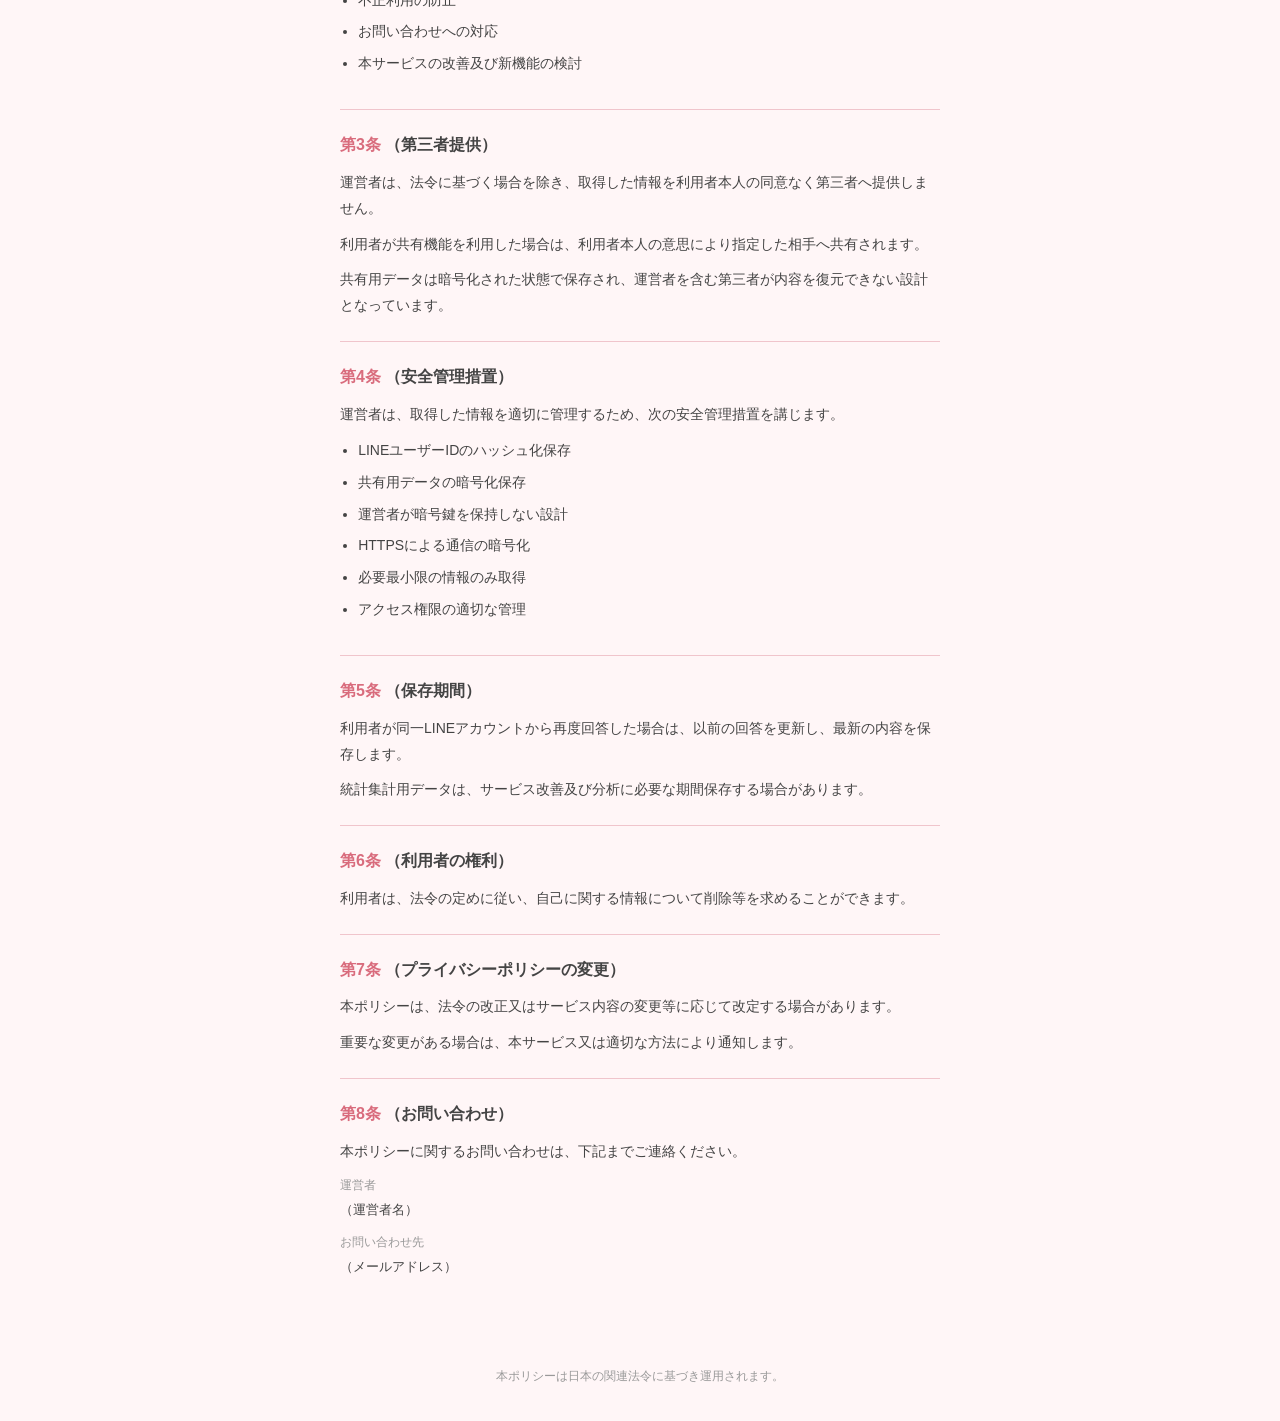
==== commit cad7ef65: "Add files via upload" ====
--- a/privacy.html
+++ b/privacy.html
@@ -9,35 +9,21 @@
 <body>
 
 <header class="app-header">
-  <div class="app-header__eyebrow">Privacy Policy</div>
   <h1>プライバシーポリシー</h1>
   <p class="app-header__updated">最終更新日：2026年7月12日</p>
 </header>
 
-<nav class="toc-nav" id="tocNav" aria-label="目次">
-  <a href="#c1">第1条</a>
-  <a href="#c2">第2条</a>
-  <a href="#c3">第3条</a>
-  <a href="#c4">第4条</a>
-  <a href="#c5">第5条</a>
-  <a href="#c6">第6条</a>
-  <a href="#c7">第7条</a>
-  <a href="#c8">第8条</a>
-</nav>
-
 <main>
 
-  <section class="lead-card">
-    <span class="lead-card__service">本サービスにおける情報の取扱い</span>
+  <section class="lead">
     <p>本プライバシーポリシー（以下「本ポリシー」といいます。）は、本LINEミニアプリ（以下「本サービス」といいます。）における利用者情報の取扱いについて定めるものです。</p>
     <p>本サービスは、交際中又は結婚を前提として知り合った当事者同士が、お互いの価値観、考え方、生活習慣等を共有し、相互理解を深めることを目的とした自己開示支援サービスです。</p>
     <p>本サービスは、新たな出会いの提供、異性又は第三者とのマッチング、相手の紹介、利用者同士の交流機能等を提供するものではありません。</p>
     <p>本サービスは、結婚相談所、マッチングアプリ、知人の紹介その他の方法により既に知り合っている当事者間で利用されることを想定しています。</p>
   </section>
 
-  <article class="clause" id="c1">
-    <span class="clause__number">第1条</span>
-    <h2>取得する情報</h2>
+  <article class="clause">
+    <h2><span class="clause__number">第1条</span>（取得する情報）</h2>
     <p>本サービスでは、次の情報を取得します。</p>
 
     <div class="clause__sub">1. LINEユーザー識別情報</div>
@@ -46,17 +32,10 @@
 
     <div class="clause__sub">2. 利用者が入力した情報</div>
     <p>利用者が本サービスへ入力した情報は、目的に応じて次の方法で保存されます。</p>
-
-    <div class="data-flow">
-      <div class="data-flow__item">
-        <h3>（1）共有用データ</h3>
-        <p>婚活プロフィール、自分史、自己開示情報、スケジュール情報その他共有機能で利用される回答内容は、利用者端末側で暗号化した上で保存されます。運営者は暗号化されたデータのみを保持し、暗号鍵を保持していないため、当該回答内容を復元又は閲覧することはできません。</p>
-      </div>
-      <div class="data-flow__item">
-        <h3>（2）統計集計用データ</h3>
-        <p>サービス改善及び回答傾向の分析を目的として、婚活プロフィールを除く一部の回答については、統計集計用データとして取得する場合があります。個人を直接識別できる情報を含めず、個人を識別できない形で集計・分析を行います。</p>
-      </div>
-    </div>
+    <p><strong>（1）共有用データ</strong><br>
+    婚活プロフィール、自分史、自己開示情報、スケジュール情報その他共有機能で利用される回答内容は、利用者端末側で暗号化した上で保存されます。運営者は暗号化されたデータのみを保持し、暗号鍵を保持していないため、当該回答内容を復元又は閲覧することはできません。</p>
+    <p><strong>（2）統計集計用データ</strong><br>
+    サービス改善及び回答傾向の分析を目的として、婚活プロフィールを除く一部の回答については、統計集計用データとして取得する場合があります。個人を直接識別できる情報を含めず、個人を識別できない形で集計・分析を行います。</p>
 
     <div class="clause__sub">3. 取得しない情報</div>
     <p>本サービスでは、次の情報は取得しません。</p>
@@ -75,9 +54,8 @@
     </div>
   </article>
 
-  <article class="clause" id="c2">
-    <span class="clause__number">第2条</span>
-    <h2>利用目的</h2>
+  <article class="clause">
+    <h2><span class="clause__number">第2条</span>（利用目的）</h2>
     <p>取得した情報は、次の目的で利用します。</p>
     <ul>
       <li>本サービスの提供</li>
@@ -91,17 +69,15 @@
     </ul>
   </article>
 
-  <article class="clause" id="c3">
-    <span class="clause__number">第3条</span>
-    <h2>第三者提供</h2>
+  <article class="clause">
+    <h2><span class="clause__number">第3条</span>（第三者提供）</h2>
     <p>運営者は、法令に基づく場合を除き、取得した情報を利用者本人の同意なく第三者へ提供しません。</p>
     <p>利用者が共有機能を利用した場合は、利用者本人の意思により指定した相手へ共有されます。</p>
     <p>共有用データは暗号化された状態で保存され、運営者を含む第三者が内容を復元できない設計となっています。</p>
   </article>
 
-  <article class="clause" id="c4">
-    <span class="clause__number">第4条</span>
-    <h2>安全管理措置</h2>
+  <article class="clause">
+    <h2><span class="clause__number">第4条</span>（安全管理措置）</h2>
     <p>運営者は、取得した情報を適切に管理するため、次の安全管理措置を講じます。</p>
     <ul>
       <li>LINEユーザーIDのハッシュ化保存</li>
@@ -113,75 +89,39 @@
     </ul>
   </article>
 
-  <article class="clause" id="c5">
-    <span class="clause__number">第5条</span>
-    <h2>保存期間</h2>
+  <article class="clause">
+    <h2><span class="clause__number">第5条</span>（保存期間）</h2>
     <p>利用者が同一LINEアカウントから再度回答した場合は、以前の回答を更新し、最新の内容を保存します。</p>
     <p>統計集計用データは、サービス改善及び分析に必要な期間保存する場合があります。</p>
   </article>
 
-  <article class="clause" id="c6">
-    <span class="clause__number">第6条</span>
-    <h2>利用者の権利</h2>
+  <article class="clause">
+    <h2><span class="clause__number">第6条</span>（利用者の権利）</h2>
     <p>利用者は、法令の定めに従い、自己に関する情報について削除等を求めることができます。</p>
   </article>
 
-  <article class="clause" id="c7">
-    <span class="clause__number">第7条</span>
-    <h2>プライバシーポリシーの変更</h2>
+  <article class="clause">
+    <h2><span class="clause__number">第7条</span>（プライバシーポリシーの変更）</h2>
     <p>本ポリシーは、法令の改正又はサービス内容の変更等に応じて改定する場合があります。</p>
     <p>重要な変更がある場合は、本サービス又は適切な方法により通知します。</p>
   </article>
 
-  <article class="clause" id="c8">
-    <span class="clause__number">第8条</span>
-    <h2>お問い合わせ</h2>
+  <article class="clause">
+    <h2><span class="clause__number">第8条</span>（お問い合わせ）</h2>
     <p>本ポリシーに関するお問い合わせは、下記までご連絡ください。</p>
-    <div class="contact-card">
-      <h2>運営者情報</h2>
-      <dl>
-        <dt>運営者</dt>
-        <dd>（運営者名）</dd>
-        <dt>お問い合わせ先</dt>
-        <dd>（メールアドレス）</dd>
-      </dl>
-    </div>
+    <dl class="contact-card">
+      <dt>運営者</dt>
+      <dd>（運営者名）</dd>
+      <dt>お問い合わせ先</dt>
+      <dd>（メールアドレス）</dd>
+    </dl>
   </article>
 
 </main>
 
 <footer class="page-footer">
   <p>本ポリシーは日本の関連法令に基づき運用されます。</p>
-  <p><a href="terms.html">利用規約</a></p>
 </footer>
-
-<script>
-  // 目次チップのアクティブ状態をスクロール位置に応じて切り替える
-  (function () {
-    var links = Array.prototype.slice.call(document.querySelectorAll('#tocNav a'));
-    var sections = links.map(function (a) {
-      return document.querySelector(a.getAttribute('href'));
-    });
-
-    function setActive() {
-      var pos = window.scrollY + 110;
-      var activeIndex = 0;
-      sections.forEach(function (sec, i) {
-        if (sec && sec.offsetTop <= pos) activeIndex = i;
-      });
-      links.forEach(function (a, i) {
-        a.classList.toggle('is-active', i === activeIndex);
-      });
-      var activeLink = links[activeIndex];
-      if (activeLink) {
-        activeLink.scrollIntoView({ behavior: 'smooth', inline: 'center', block: 'nearest' });
-      }
-    }
-
-    window.addEventListener('scroll', setActive, { passive: true });
-    setActive();
-  })();
-</script>
 
 </body>
 </html>
--- a/style.css
+++ b/style.css
@@ -1,28 +1,20 @@
 /* =========================================================
-   利用規約 / プライバシーポリシー 共通スタイル
+   利用規約 / プライバシーポリシー 共通スタイル（シンプル版）
    LINEミニアプリ（スマートフォン表示）向け
-   ブランドカラー：アプリ本体の style.css に準拠したピンク系
    ========================================================= */
 
 :root {
   --color-bg: #fff6f7;
-  --color-surface: #ffffff;
-  --color-surface-soft: #fff9fa;
-  --color-border: #f0c5cc;
-
   --color-text: #444444;
   --color-text-muted: #666666;
   --color-text-faint: #999999;
 
-  --color-primary: #d96c7d;      /* 見出し・チップ等のメインピンク */
-  --color-primary-soft: #ffeef1;
-  --color-primary-line: #f4b8c5;
-
-  --color-accent: #f48ca0;       /* ボタン・強調に使うピンク */
-  --color-accent-soft: #fdeef1;
-
-  --color-check: #d96c7d;        /* 「取得しない情報」等の安心表示（旧：緑→ピンクに変更） */
-  --color-check-soft: #fff0f3;
+  --color-border: #f0c5cc;
+
+  --color-primary: #d96c7d;      /* 見出しのメインピンク */
+  --color-accent: #f48ca0;       /* リンク・強調に使うピンク */
+
+  --color-check-soft: #fff0f3;   /* 「取得しない情報」等の背景（旧：緑→ピンク） */
   --color-check-line: #f4c7d0;
 
   --font-body:
@@ -31,10 +23,6 @@
     "Hiragino Sans",
     "Yu Gothic",
     sans-serif;
-
-  --radius-l: 20px;
-  --radius-m: 14px;
-  --radius-s: 10px;
 
   --line-safe-bottom: 34px;
 }
@@ -65,159 +53,70 @@
   }
 }
 
-img { max-width: 100%; display: block; }
-
 a { color: var(--color-primary); }
 
 /* ---------- ヘッダー ---------- */
 
 .app-header {
-  position: sticky;
-  top: 0;
-  z-index: 20;
-  background: var(--color-surface);
-  color: var(--color-text);
-  padding: 22px 20px 20px;
-  border-bottom-left-radius: var(--radius-l);
-  border-bottom-right-radius: var(--radius-l);
-  box-shadow: 0 4px 12px rgba(0, 0, 0, 0.08);
-}
-
-.app-header__eyebrow {
-  display: inline-flex;
-  align-items: center;
-  gap: 6px;
-  font-size: 11px;
-  letter-spacing: 0.14em;
-  color: var(--color-accent);
-  text-transform: uppercase;
-  margin-bottom: 8px;
-}
-
-.app-header__eyebrow::before {
-  content: "";
-  width: 5px;
-  height: 5px;
-  border-radius: 50%;
-  background: var(--color-accent);
-  display: inline-block;
+  padding: 28px 20px 18px;
+  border-bottom: 1px solid var(--color-border);
 }
 
 .app-header h1 {
   font-weight: 700;
-  font-size: 26px;
+  font-size: 24px;
   margin: 0 0 6px;
   color: var(--color-primary);
-  letter-spacing: 0.01em;
 }
 
 .app-header__updated {
   font-size: 12px;
   color: var(--color-text-faint);
-}
-
-/* ---------- 目次（チップナビ） ---------- */
-
-.toc-nav {
-  position: sticky;
-  top: 0;
-  z-index: 19;
-  display: flex;
-  gap: 8px;
-  overflow-x: auto;
-  padding: 12px 16px;
-  background: linear-gradient(to bottom, var(--color-bg) 70%, rgba(255, 246, 247, 0));
-  -webkit-overflow-scrolling: touch;
-  scrollbar-width: none;
-}
-.toc-nav::-webkit-scrollbar { display: none; }
-
-.toc-nav a {
-  flex: 0 0 auto;
-  font-size: 12.5px;
-  font-weight: 600;
-  color: var(--color-primary);
-  background: var(--color-surface);
-  border: 1px solid var(--color-border);
-  padding: 7px 13px;
-  border-radius: 999px;
-  text-decoration: none;
-  white-space: nowrap;
-  transition: background 0.15s ease, color 0.15s ease, border-color 0.15s ease;
-}
-
-.toc-nav a.is-active {
-  background: var(--color-accent);
-  border-color: var(--color-accent);
-  color: #fff;
+  margin: 0;
 }
 
 /* ---------- 本文コンテナ ---------- */
 
 main {
-  padding: 4px 16px 28px;
+  padding: 0 20px 28px;
   max-width: 640px;
   margin: 0 auto;
 }
 
-.lead-card {
-  background: var(--color-surface);
-  border: 1px solid var(--color-border);
-  border-radius: var(--radius-l);
-  padding: 18px 18px 20px;
-  margin: 12px 0 18px;
-  box-shadow: 0 4px 12px rgba(0, 0, 0, 0.05);
-}
-
-.lead-card p {
+.lead {
+  padding: 20px 0;
+  border-bottom: 1px solid var(--color-border);
+}
+
+.lead p {
   margin: 0 0 10px;
   color: var(--color-text-muted);
   font-size: 13.5px;
 }
-.lead-card p:last-child { margin-bottom: 0; }
-
-.lead-card__service {
-  display: inline-block;
-  font-size: 11.5px;
-  font-weight: 600;
-  color: var(--color-accent);
-  background: var(--color-accent-soft);
-  border-radius: 999px;
-  padding: 4px 10px;
-  margin-bottom: 10px;
-  letter-spacing: 0.02em;
-}
-
-/* ---------- 条文カード ---------- */
+.lead p:last-child { margin-bottom: 0; }
+
+/* ---------- 条文 ---------- */
 
 .clause {
-  background: var(--color-surface);
-  border: 1px solid var(--color-border);
-  border-radius: var(--radius-l);
-  padding: 18px 18px 20px;
-  margin-bottom: 14px;
-  scroll-margin-top: 96px;
-  box-shadow: 0 4px 12px rgba(0, 0, 0, 0.05);
-}
-
-.clause__number {
-  font-size: 12px;
-  font-weight: 700;
-  color: var(--color-primary);
-  background: var(--color-primary-soft);
-  border-radius: 999px;
-  display: inline-block;
-  padding: 3px 12px;
-  margin-bottom: 10px;
-  letter-spacing: 0.04em;
+  padding: 22px 0;
+  border-bottom: 1px solid var(--color-border);
+}
+
+.clause:last-child {
+  border-bottom: none;
 }
 
 .clause h2 {
-  font-size: 17px;
-  font-weight: 700;
-  margin: 0 0 10px;
+  font-size: 16px;
+  font-weight: 700;
+  margin: 0 0 12px;
   color: var(--color-text);
   line-height: 1.6;
+}
+
+.clause h2 .clause__number {
+  color: var(--color-primary);
+  margin-right: 4px;
 }
 
 .clause p {
@@ -235,132 +134,47 @@
 .clause li:last-child { margin-bottom: 0; }
 
 .clause__sub {
-  font-size: 13px;
-  font-weight: 700;
-  color: var(--color-primary);
-  margin: 14px 0 6px;
-}
-
-/* ---------- 強調ボックス（禁止事項・注意など） ---------- */
-
-.notice-box {
-  background: var(--color-accent-soft);
-  border-left: 3px solid var(--color-accent);
-  border-radius: var(--radius-s);
-  padding: 12px 14px;
-  margin: 12px 0;
   font-size: 13.5px;
-}
-
-.notice-box ul { margin: 0; padding-left: 1.2em; }
-.notice-box li { margin-bottom: 6px; }
-.notice-box li:last-child { margin-bottom: 0; }
+  font-weight: 700;
+  color: var(--color-primary);
+  margin: 16px 0 6px;
+}
 
 /* ---------- 安心ボックス（取得しない情報 等） ---------- */
 
 .safe-box {
   background: var(--color-check-soft);
-  border: 1px solid var(--color-check-line);
-  border-radius: var(--radius-m);
+  border-radius: 10px;
   padding: 14px 15px;
-  margin: 12px 0;
+  margin: 10px 0;
 }
 
 .safe-box__title {
-  display: flex;
-  align-items: center;
-  gap: 6px;
   font-size: 13px;
   font-weight: 700;
-  color: var(--color-check);
+  color: var(--color-primary);
   margin-bottom: 8px;
-}
-
-.safe-box__title::before {
-  content: "✓";
-  display: inline-flex;
-  align-items: center;
-  justify-content: center;
-  width: 16px;
-  height: 16px;
-  font-size: 10px;
-  color: #fff;
-  background: var(--color-check);
-  border-radius: 50%;
 }
 
 .safe-box ul {
   margin: 0;
-  padding-left: 0;
-  list-style: none;
-  display: flex;
-  flex-wrap: wrap;
-  gap: 6px;
-}
-
-.safe-box li {
-  font-size: 12.5px;
-  color: #9c4a58;
-  background: #fff;
-  border: 1px solid var(--color-check-line);
-  border-radius: 999px;
-  padding: 4px 10px;
-}
-
-/* ---------- データの扱い方カード(取得情報の内訳) ---------- */
-
-.data-flow {
-  display: flex;
-  flex-direction: column;
-  gap: 10px;
-  margin: 12px 0;
-}
-
-.data-flow__item {
-  border: 1px solid var(--color-border);
-  border-radius: var(--radius-m);
-  padding: 12px 13px;
-  background: var(--color-surface-soft);
-}
-
-.data-flow__item h3 {
+  padding-left: 1.1em;
   font-size: 13px;
-  margin: 0 0 4px;
-  color: var(--color-primary);
-}
-
-.data-flow__item p {
+  color: var(--color-text-muted);
+}
+
+.safe-box li { margin-bottom: 4px; }
+.safe-box li:last-child { margin-bottom: 0; }
+
+/* ---------- お問い合わせ ---------- */
+
+.contact-card {
+  margin-top: 8px;
   font-size: 13px;
-  margin: 0;
-  color: var(--color-text-muted);
-}
-
-/* ---------- お問い合わせ ---------- */
-
-.contact-card {
-  background: linear-gradient(135deg, #fff9fa 0%, #ffeef1 100%);
-  border: 1px solid var(--color-primary-line);
-  color: var(--color-text);
-  border-radius: var(--radius-l);
-  padding: 18px;
-  margin-top: 6px;
-}
-
-.contact-card h2 {
-  font-size: 15.5px;
-  font-weight: 700;
-  margin: 0 0 10px;
-  color: var(--color-primary);
-}
-
-.contact-card dl {
-  margin: 0;
-  font-size: 13px;
 }
 
 .contact-card dt {
-  color: var(--color-accent);
-  font-weight: 600;
+  color: var(--color-text-faint);
   font-size: 11.5px;
   margin-top: 10px;
 }
@@ -374,8 +188,8 @@
 
 .page-footer {
   max-width: 640px;
-  margin: 20px auto 0;
-  padding: 0 16px 8px;
+  margin: 0 auto;
+  padding: 20px 20px 8px;
   text-align: center;
 }
 
@@ -385,35 +199,6 @@
   margin: 4px 0;
 }
 
-.page-footer a {
-  color: var(--color-text-faint);
-  text-decoration: underline;
-}
-
-/* ---------- クロスリンク（規約⇔ポリシー） ---------- */
-
-.cross-link {
-  display: block;
-  text-align: center;
-  font-size: 13px;
-  font-weight: 600;
-  color: var(--color-primary);
-  background: var(--color-surface);
-  border: 1px solid var(--color-border);
-  border-radius: var(--radius-m);
-  padding: 12px;
-  margin: 18px 0 8px;
-  text-decoration: none;
-}
-
-.cross-link span {
-  color: var(--color-text-faint);
-  font-size: 11.5px;
-  font-weight: 400;
-  display: block;
-  margin-top: 2px;
-}
-
 @media (prefers-reduced-motion: reduce) {
   * { transition: none !important; scroll-behavior: auto !important; }
 }
